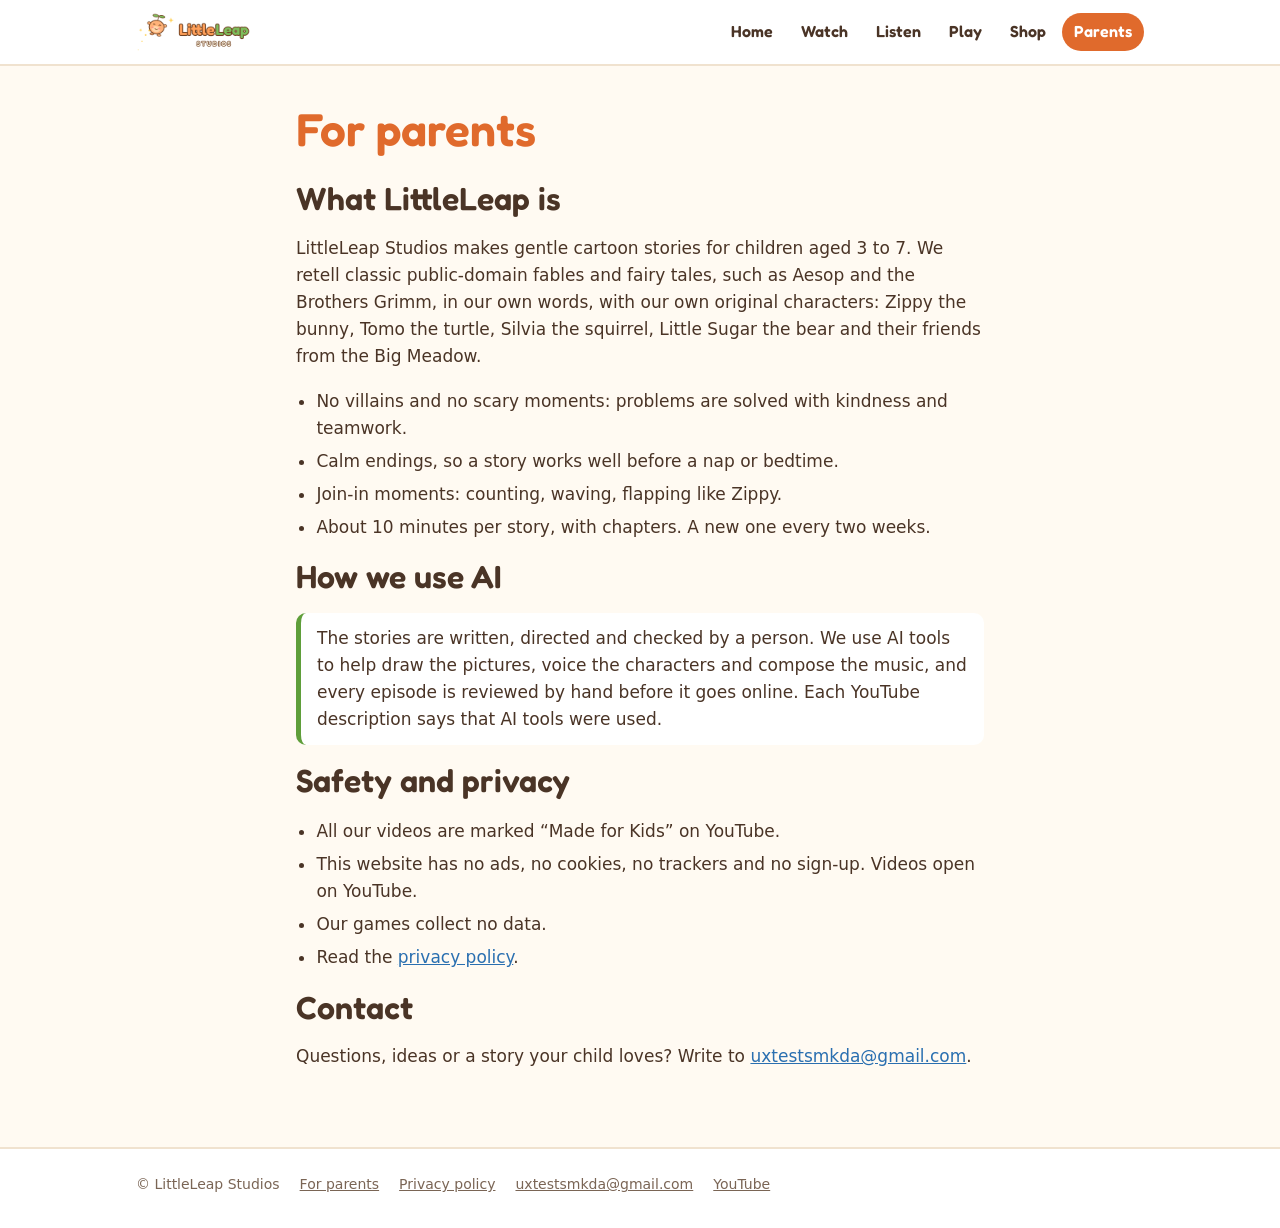
==== parents.html @ 386d6f46 "Showcase site: Home, Watch, Listen, Play, Shop and Parents pages Video lists come from data/episodes" ====
<!doctype html>
<html lang="en">
<head>
<meta charset="utf-8">
<meta name="viewport" content="width=device-width, initial-scale=1">
<title>For parents · LittleLeap Studios</title>
<meta name="description" content="About LittleLeap Studios: how the stories are made, how AI tools are used, and how we keep things safe for young children.">
<meta name="theme-color" content="#dff1fa">
<link rel="icon" type="image/png" href="img/medallion.png">
<link rel="stylesheet" href="style.css">
</head>
<body>
<header class="top"><div class="wrap">
  <a class="brand" href="index.html"><img src="img/logo.png" alt="LittleLeap Studios" width="115" height="40"></a>
  <nav class="nav" aria-label="Main"><a href="index.html">Home</a><a href="watch.html">Watch</a><a href="listen.html">Listen</a><a href="play.html">Play</a><a href="shop.html">Shop</a><a href="parents.html" aria-current="page">Parents</a></nav>
</div></header>
<main>
<section class="block"><div class="wrap narrow">
  <h1>For parents</h1>
  <h2>What LittleLeap is</h2>
  <p>LittleLeap Studios makes gentle cartoon stories for children aged 3 to 7. We retell classic public-domain fables and fairy tales, such as Aesop and the Brothers Grimm, in our own words, with our own original characters: Zippy the bunny, Tomo the turtle, Silvia the squirrel, Little Sugar the bear and their friends from the Big Meadow.</p>
  <ul class="ticks">
    <li>No villains and no scary moments: problems are solved with kindness and teamwork.</li>
    <li>Calm endings, so a story works well before a nap or bedtime.</li>
    <li>Join-in moments: counting, waving, flapping like Zippy.</li>
    <li>About 10 minutes per story, with chapters. A new one every two weeks.</li>
  </ul>
  <h2>How we use AI</h2>
  <p class="note">The stories are written, directed and checked by a person. We use AI tools to help draw the pictures, voice the characters and compose the music, and every episode is reviewed by hand before it goes online. Each YouTube description says that AI tools were used.</p>
  <h2>Safety and privacy</h2>
  <ul class="ticks">
    <li>All our videos are marked “Made for Kids” on YouTube.</li>
    <li>This website has no ads, no cookies, no trackers and no sign-up. Videos open on YouTube.</li>
    <li>Our games collect no data.</li>
    <li>Read the <a href="privacy.html">privacy policy</a>.</li>
  </ul>
  <h2>Contact</h2>
  <p>Questions, ideas or a story your child loves? Write to <a href="mailto:uxtestsmkda@gmail.com">uxtestsmkda@gmail.com</a>.</p>
</div></section>
</main>
<footer class="site"><div class="wrap">
  <span>© LittleLeap Studios</span>
  <a href="parents.html">For parents</a>
  <a href="privacy.html">Privacy policy</a>
  <a href="mailto:uxtestsmkda@gmail.com">uxtestsmkda@gmail.com</a>
  <a href="https://www.youtube.com/@Little-Leap-Studios" target="_blank" rel="noopener">YouTube</a>
</div></footer>
</body>
</html>
---- style.css ----
/* LittleLeap Studios showcase. Fredoka is bundled (SIL Open Font License, fonts/OFL.txt): the site makes no outside requests. */
@font-face { font-family: "Fredoka"; font-weight: 500; font-display: swap; src: url("fonts/fredoka-500.woff2") format("woff2"); }
@font-face { font-family: "Fredoka"; font-weight: 600; font-display: swap; src: url("fonts/fredoka-600.woff2") format("woff2"); }
@font-face { font-family: "Fredoka"; font-weight: 700; font-display: swap; src: url("fonts/fredoka-700.woff2") format("woff2"); }

:root {
  --cream: #fffaf2;
  --card: #ffffff;
  --ink: #4a3426;
  --soft: #7a6555;
  --orange: #e06a2c;
  --orange-dark: #b9521c;
  --green: #5f9e3a;
  --sky: #dff1fa;
  --line: #f0e2cf;
  --link: #2a6fb0;
  --round: "Fredoka", "Chalkboard SE", system-ui, sans-serif;
  --body: system-ui, -apple-system, "Segoe UI", sans-serif;
  color-scheme: light;
}
* { box-sizing: border-box; }
html { -webkit-text-size-adjust: 100%; }
body { margin: 0; font: 17px/1.6 var(--body); color: var(--ink); background: var(--cream); }
img { max-width: 100%; display: block; }
a { color: var(--link); }
h1, h2, h3 { font-family: var(--round); font-weight: 600; line-height: 1.2; margin: 0 0 .5em; }
h1 { font-size: clamp(30px, 6vw, 46px); color: var(--orange); }
h2 { font-size: clamp(24px, 4.5vw, 32px); }
h3 { font-size: 20px; }
p { margin: 0 0 1em; }
.wrap { max-width: 1040px; margin: 0 auto; padding: 0 16px; }
.narrow { max-width: 720px; }
.muted { color: var(--soft); }
.small { font-size: 14px; }

/* Header */
.top { background: #fff; border-bottom: 2px solid var(--line); position: sticky; top: 0; z-index: 5; }
.top .wrap { display: flex; align-items: center; gap: 12px; min-height: 64px; flex-wrap: wrap; padding-top: 6px; padding-bottom: 6px; }
.brand img { height: 40px; width: auto; }
.nav { display: flex; gap: 4px; flex-wrap: wrap; margin-left: auto; }
.nav a { font-family: var(--round); font-weight: 600; font-size: 16px; color: var(--ink); text-decoration: none; padding: 6px 12px; border-radius: 999px; }
.nav a:hover { background: var(--sky); }
.nav a[aria-current="page"] { background: var(--orange); color: #fff; }
@media (max-width: 640px) {
  .top { position: static; }
  .top .wrap { justify-content: center; }
  .nav { margin: 0; justify-content: center; }
  .nav a { padding: 6px 10px; font-size: 15px; }
}

/* Hero */
.hero { background: linear-gradient(#dff1fa, #fffaf2); padding: 40px 0 24px; overflow: hidden; }
.hero .wrap { display: grid; grid-template-columns: 1.1fr 1fr; gap: 24px; align-items: center; }
.hero p.lead { font-size: 19px; }
.cast { display: flex; align-items: flex-end; justify-content: center; gap: 2px; }
.cast img { height: auto; filter: drop-shadow(0 4px 3px rgba(74,52,38,.18)); }
@media (max-width: 760px) { .hero .wrap { grid-template-columns: 1fr; } .hero { padding-top: 24px; } }

/* Buttons */
.btn { display: inline-block; font-family: var(--round); font-weight: 600; font-size: 17px; text-decoration: none;
       padding: 10px 20px; border-radius: 999px; background: var(--orange); color: #fff; border: 2px solid var(--orange); }
.btn:hover { background: var(--orange-dark); border-color: var(--orange-dark); }
.btn.ghost { background: #fff; color: var(--orange-dark); }
.btn.ghost:hover { background: #fff3ea; }
.btns { display: flex; flex-wrap: wrap; gap: 10px; margin: 16px 0; }

/* Sections and cards */
section.block { padding: 36px 0; }
section.block + section.block { border-top: 2px dashed var(--line); }
.grid { display: grid; gap: 18px; grid-template-columns: repeat(auto-fill, minmax(260px, 1fr)); }
.card { background: var(--card); border: 2px solid var(--line); border-radius: 20px; overflow: hidden; display: flex; flex-direction: column; }
.card .body { padding: 14px 16px 16px; display: flex; flex-direction: column; gap: 4px; flex: 1; }
.card h3 { margin: 0; font-size: 18px; }
.card .meta { font-size: 14px; color: var(--soft); }
.card .body > .btn:last-child { margin-top: auto; align-self: flex-start; }
a.card { text-decoration: none; color: inherit; }
a.card:hover { border-color: var(--orange); }
.card .thumb { aspect-ratio: 16 / 9; object-fit: cover; width: 100%; background: var(--sky); }
.tag { align-self: flex-start; display: inline-block; font-family: var(--round); font-weight: 600; font-size: 13px; padding: 2px 10px; border-radius: 999px; background: var(--sky); color: var(--ink); }
.tag.soon { background: #fff0d6; }

/* Next episode banner */
.next { background: #fff; border: 2px solid var(--orange); border-radius: 20px; padding: 16px 18px; display: flex; gap: 14px; align-items: center; flex-wrap: wrap; }
.next .when { font-family: var(--round); font-weight: 700; font-size: 22px; color: var(--orange); }

/* Shorts list */
.shorts { display: grid; gap: 10px; grid-template-columns: repeat(auto-fill, minmax(230px, 1fr)); padding: 0; margin: 0; list-style: none; }
.shorts a { display: block; background: #fff; border: 2px solid var(--line); border-radius: 14px; padding: 10px 14px; text-decoration: none; color: var(--ink); font-weight: 500; }
.shorts a:hover { border-color: var(--orange); }

/* Album */
.album { display: grid; grid-template-columns: minmax(200px, 320px) 1fr; gap: 24px; align-items: start; }
.album img { border-radius: 18px; }
.tracks { padding-left: 1.3em; }
@media (max-width: 640px) { .album { grid-template-columns: 1fr; } .album img { max-width: 320px; } }

/* Play tiles */
.play .thumb { aspect-ratio: 4 / 3; }

/* Footer */
footer.site { margin-top: 24px; background: #fff; border-top: 2px solid var(--line); padding: 24px 0 32px; font-size: 14px; color: var(--soft); }
footer.site a { color: var(--soft); }
footer.site .wrap { display: flex; flex-wrap: wrap; gap: 8px 20px; }

.note { background: #fff; border-left: 5px solid var(--green); border-radius: 10px; padding: 12px 16px; }
ul.ticks { padding-left: 1.2em; }
ul.ticks li { margin-bottom: .35em; }
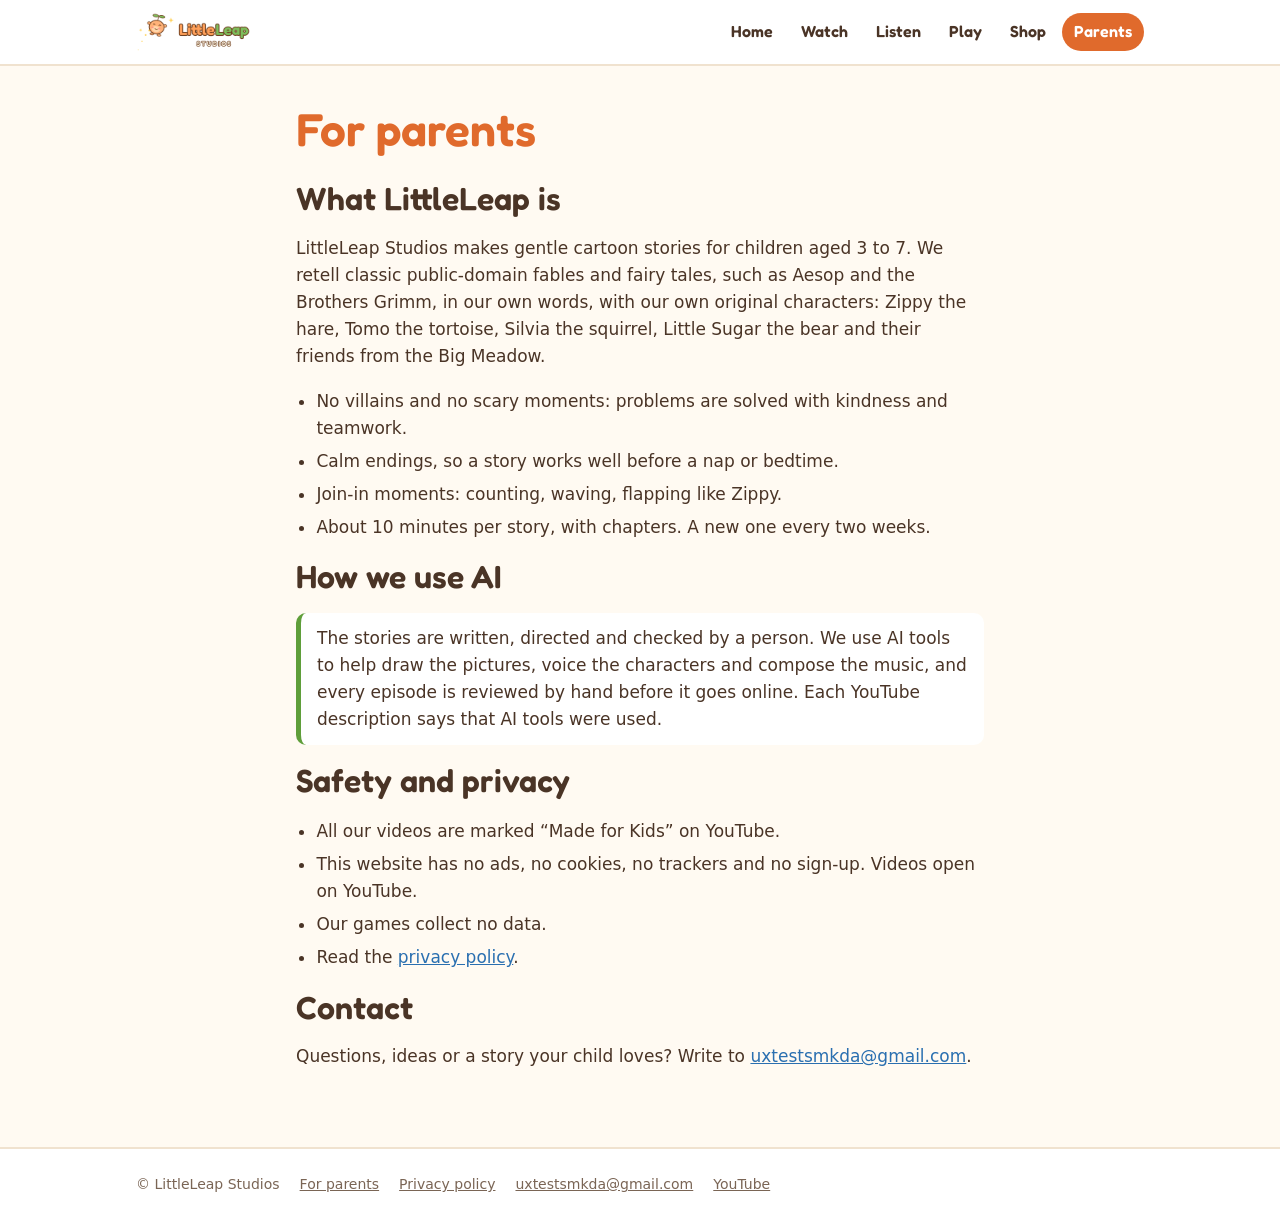
==== commit a05b698e: "Call Zippy a hare and Tomo a tortoise, as in the cast canon Co-Authored-By: Claude Opus 5.5 <noreply" ====
--- a/parents.html
+++ b/parents.html
@@ -18,7 +18,7 @@
 <section class="block"><div class="wrap narrow">
   <h1>For parents</h1>
   <h2>What LittleLeap is</h2>
-  <p>LittleLeap Studios makes gentle cartoon stories for children aged 3 to 7. We retell classic public-domain fables and fairy tales, such as Aesop and the Brothers Grimm, in our own words, with our own original characters: Zippy the bunny, Tomo the turtle, Silvia the squirrel, Little Sugar the bear and their friends from the Big Meadow.</p>
+  <p>LittleLeap Studios makes gentle cartoon stories for children aged 3 to 7. We retell classic public-domain fables and fairy tales, such as Aesop and the Brothers Grimm, in our own words, with our own original characters: Zippy the hare, Tomo the tortoise, Silvia the squirrel, Little Sugar the bear and their friends from the Big Meadow.</p>
   <ul class="ticks">
     <li>No villains and no scary moments: problems are solved with kindness and teamwork.</li>
     <li>Calm endings, so a story works well before a nap or bedtime.</li>
